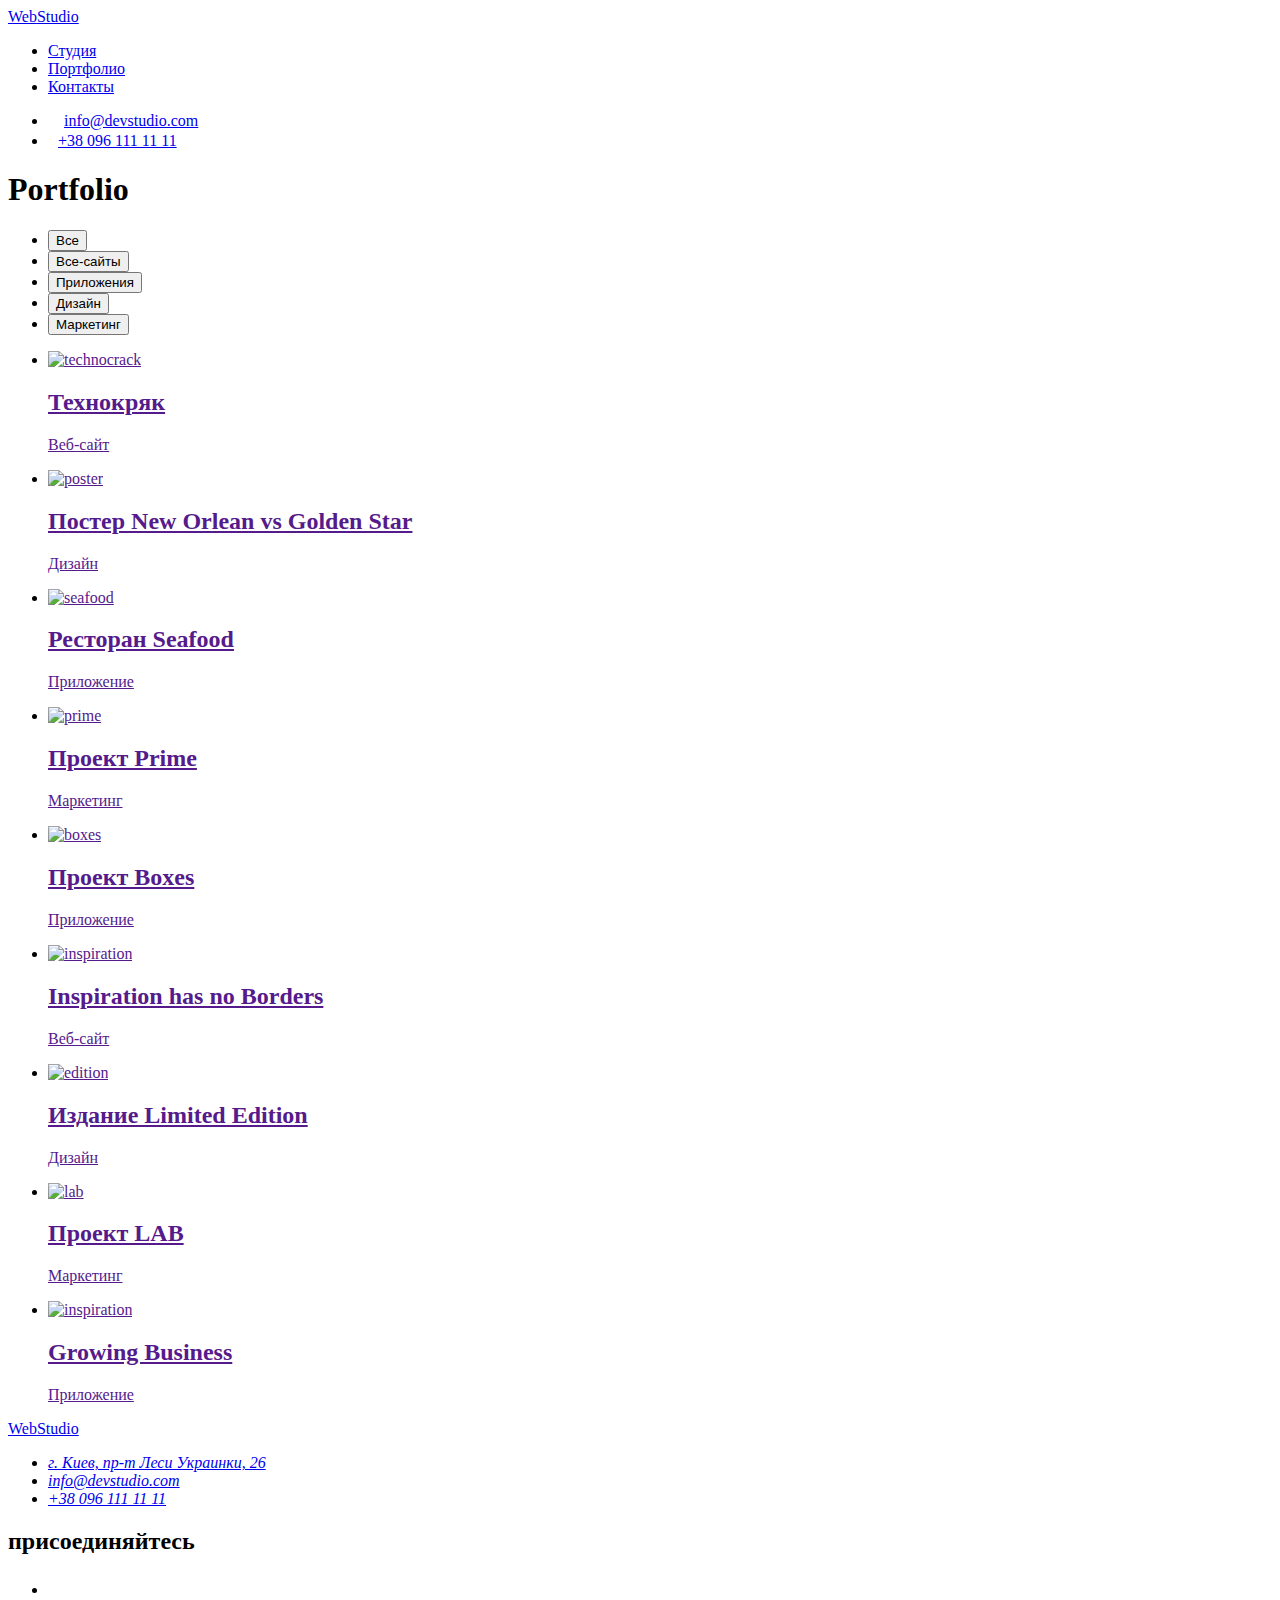
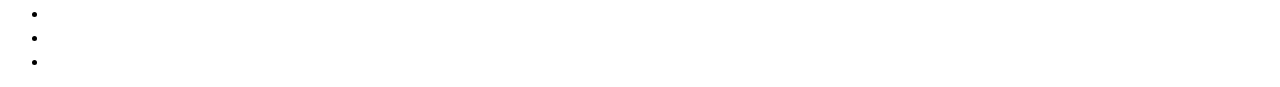
==== portfolio.html @ da20306c "Add files via upload" ====
<!DOCTYPE html>
<html lang="en">

<head>
    <meta charset="UTF-8" />
    <meta name="viewport" content="width=device-width, initial-scale=1.0" />
    <title>Портфолио</title>
    <link rel="preconnect" href="https://fonts.googleapis.com">
    <link rel="preconnect" href="https://fonts.gstatic.com" crossorigin>
    <link href="https://fonts.googleapis.com/css2?family=Raleway:wght@700&family=Roboto:wght@400;500;700;900&display=swap"
        rel="stylesheet">
    <link rel="stylesheet" href="https://cdnjs.cloudflare.com/ajax/libs/modern-normalize/1.1.0/modern-normalize.min.css"
        integrity="sha512-wpPYUAdjBVSE4KJnH1VR1HeZfpl1ub8YT/NKx4PuQ5NmX2tKuGu6U/JRp5y+Y8XG2tV+wKQpNHVUX03MfMFn9Q=="
        crossorigin="anonymous" referrerpolicy="no-referrer" />
    <!-- <link rel="stylesheet" href="./css/modern-normalize.css" /> -->
    <link rel="stylesheet" href="./css/styles.css" />
</head>

<body>
    <!-- Шапка сайта -->
    <header class="header-border-bottom-line">
        <div class="container flex">
            <nav class="nav">
                <a href="./index.html" class="logo"><span class="first-part">Web</span>Studio</a>
    
                <ul class="flex">
                    <li class="item"><a href="./index.html" class="site-nav">Студия</a></li>
                    <li class="item"> <a href="./portfolio.html" class="site-nav current">Портфолио</a></li>
                    <li class="item"><a href="#" class="site-nav link">Контакты</a></li>
                </ul>
            </nav>
            <ul class="auth-nav">
                <li class="auth-nav-item">
                    <a href="mailto:info@devstudio.com" class="contacts auth-nav-link">
                        <svg width="16px" height="12px" class="auth-nav-icon">
                            <use href="./images/icon.svg#icon-envelope"></use>
                        </svg>info@devstudio.com
                    </a>
                </li>
                <li class="auth-nav-item">
                    <a href="tel:+380961111111" class="contacts auth-nav-link">
                        <svg width="10px" height="16px" class="auth-nav-icon">
                            <use href="./images/icon.svg#icon-smartphone"></use>
                        </svg>+38 096 111 11 11</a>
                </li>
            </ul>
        </div>
    </header>


    <main>
        <section class="section">
            <div class="container">
                <h1 class="visually-hidden section-title">Portfolio</h1>
                <ul class="portfolio-buttons-list">
                    <li class="button-item"><button type="button" class="filter-buttons current-button">Все</button></li>
                    <li class="button-item"><button type="button" class="filter-buttons">Все-сайты</button></li>
                    <li class="button-item"><button type="button" class="filter-buttons">Приложения</button></li>
                    <li class="button-item"><button type="button" class="filter-buttons">Дизайн</button></li>
                    <li class="button-item"><button type="button" class="filter-buttons">Маркетинг</button></li>
                </ul>
            <!-- <div class="portfolio-container"> -->
                <ul class="portfolio-gallery">
                    <li class="portfolio-gallery-item">
                        <a href="" class="portfolio-gallery-link">
                            <img src="./images/gallery/technocrack.jpg" alt="technocrack" width="370" height="294" class="img">
                            <div class="gallery-decription">
                                <h2 class="cards-header">Технокряк</h2>
                                <p class="cards-description">Веб-сайт</p>
                            </div>
                        </a>
                    </li>
                    <li class="portfolio-gallery-item">
                        <a href="" class="portfolio-gallery-link">
                            <img src="./images/gallery/poster.jpg" alt="poster" width="370" height="294" class="img">
                            <div class="gallery-decription">
                                <h2 class="cards-header">Постер New Orlean vs Golden Star</h2>
                                <p class="cards-description">Дизайн</p>
                            </div>
                        </a>
                    </li>
                    <li class="portfolio-gallery-item">
                        <a href="" class="portfolio-gallery-link">
                            <img src="./images/gallery/seafood.jpg" alt="seafood" width="370" height="294" class="img">
                            <div class="gallery-decription">
                                <h2 class="cards-header">Ресторан Seafood</h2>
                                <p class="cards-description">Приложение</p>
                            </div>
                        </a>
                    </li>
                    <li class="portfolio-gallery-item">
                        <a href="" class="portfolio-gallery-link">
                            <img src="./images/gallery/prime.jpg" alt="prime" width="370" height="294" class="img">
                            <div class="gallery-decription">
                                <h2 class="cards-header">Проект Prime</h2>
                                <p class="cards-description">Маркетинг</p>
                            </div>
                        </a>
                    </li>
                    <li class="portfolio-gallery-item">
                        <a href="" class="portfolio-gallery-link">
                            <img src="./images/gallery/boxes.jpg" alt="boxes" width="370" height="294" class="img">
                            <div class="gallery-decription">
                                <h2 class="cards-header">Проект Boxes</h2>
                                <p class="cards-description">Приложение</p>
                            </div>
                        </a>
                    </li>
                    <li class="portfolio-gallery-item">
                        <a href="" class="portfolio-gallery-link">
                            <img src="./images/gallery/inspiration.jpg" alt="inspiration" width="370" height="294" class="img">
                            <div class="gallery-decription">
                                <h2 class="cards-header">Inspiration has no Borders</h2>
                                <p class="cards-description">Веб-сайт</p>
                            </div>
                        </a>
                    </li>                           
                    <li class="portfolio-gallery-item">
                        <a href="" class="portfolio-gallery-link">
                            <img src="./images/gallery/edition.jpg" alt="edition" width="370" height="294" class="img">
                            <div class="gallery-decription">
                                <h2 class="cards-header">Издание Limited Edition</h2>
                                <p class="cards-description">Дизайн</p>
                            </div>
                        </a>
                    </li>
                    <li class="portfolio-gallery-item">
                        <a href="" class="portfolio-gallery-link">
                            <img src="./images/gallery/lab.jpg" alt="lab" width="370" height="294" class="img">
                            <div class="gallery-decription">
                                <h2 class="cards-header">Проект LAB</h2>
                                <p class="cards-description">Маркетинг</p>
                            </div>
                        </a>
                    </li>
                    <li class="portfolio-gallery-item">
                        <a href="" class="portfolio-gallery-link">
                            <img src="./images/gallery/growing-busines.jpg" alt="inspiration" width="370" height="294" class="img">
                            <div class="gallery-decription">
                                <h2 class="cards-header">Growing Business</h2>
                                <p class="cards-description">Приложение</p>
                            </div>
                        </a>
                    </li>
                </ul>
            </div>
       </section>
    </main>

    <!-- Футер -->
<footer class="footer">
    <div class="container footer-container">
        <div>
            <a href="./index.html" class="footer-logo"><span class="first-part">Web</span>Studio</a>
            <address class="footer-address-list">
                <ul class="footer-list">
                    <li class="item"><a href="https://goo.gl/maps/6iYoXaCGqueHrKsz9" target="_blank"
                            rel="noreferrer noopener" class="footer-address">г. Киев, пр-т Леси Украинки, 26</a></li>
                    <li class="item"><a href="mailto:info@devstudio.com"
                            class="link footer-contacts">info@devstudio.com</a></li>
                    <li class="item"><a href="tel:+380961111111" class="link footer-contacts">+38 096 111 11 11</a></li>
                </ul>
            </address>
        </div>
        <div class="footer-socials-form">
            <h2 class="footer-socials-title">присоединяйтесь</h2>
            <ul class="socials">
                <li class="socials-item">
                    <a href="" class="socials-link footer-socials-link">
                        <svg class="" width="20px" height="20px">
                            <use href="./images/icon.svg#icon-instagram"></use>
                        </svg>
                    </a>
                </li>
                <li class="socials-item">
                    <a href="" class="socials-link footer-socials-link">
                        <svg class="" width="20px" height="20px">
                            <use href="./images/icon.svg#icon-twitter"></use>
                        </svg>
                    </a>
                </li>
                <li class="socials-item">
                    <a href="" class="socials-link footer-socials-link">
                        <svg class="" width="20px" height="20px">
                            <use href="./images/icon.svg#icon-facebook"></use>
                        </svg>
                    </a>
                </li>
                <li class="socials-item">
                    <a href="" class="socials-link footer-socials-link">
                        <svg class="" width="20px" height="20px">
                            <use href="./images/icon.svg#icon-linkedin"></use>
                        </svg>
                    </a>
                </li>
            </ul>
        </div>
    </div>
</footer>
</body>
</html>
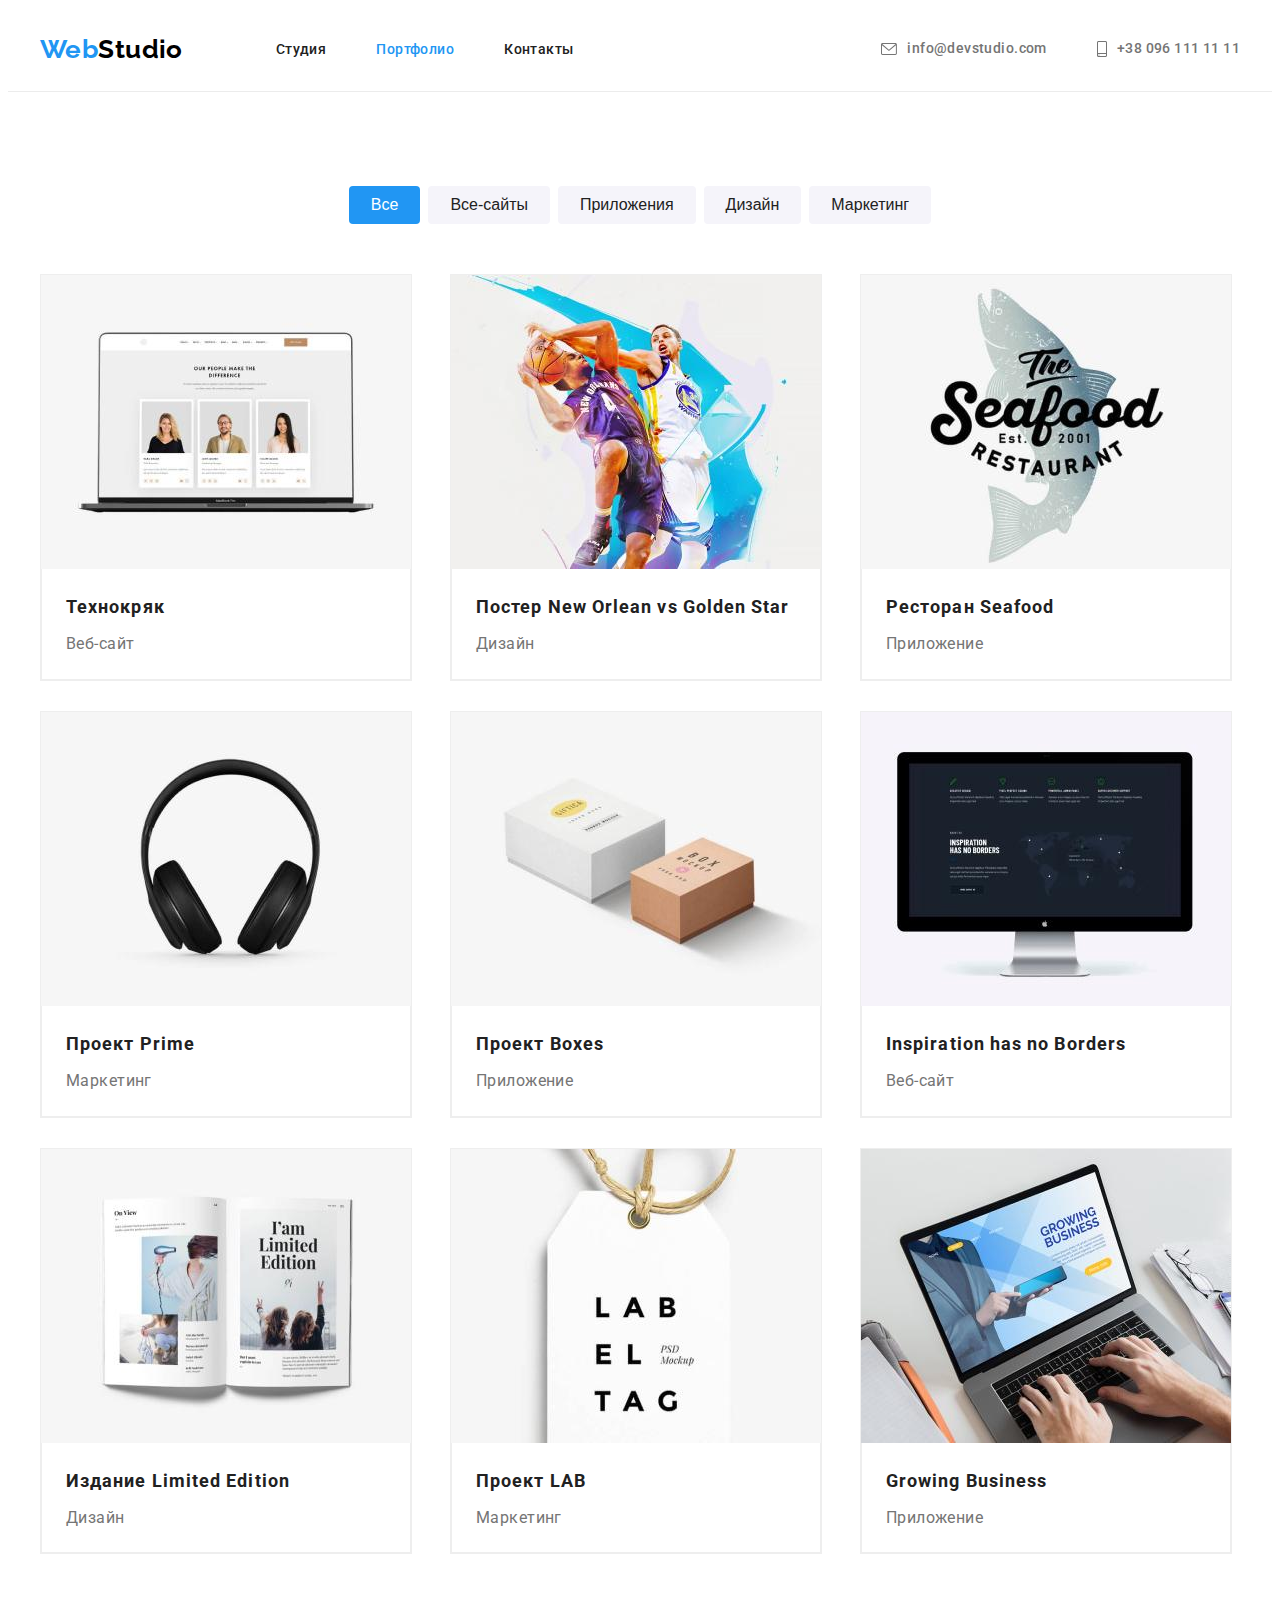
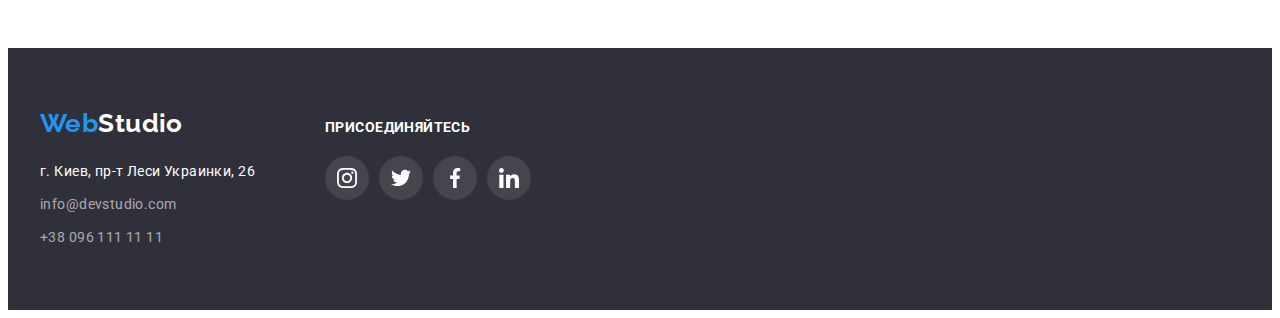
==== commit 1ff957e1: "Go" ====
--- a/portfolio.html
+++ b/portfolio.html
@@ -1,201 +1,201 @@
-<!DOCTYPE html>
-<html lang="en">
-
-<head>
-    <meta charset="UTF-8" />
-    <meta name="viewport" content="width=device-width, initial-scale=1.0" />
-    <title>Портфолио</title>
-    <link rel="preconnect" href="https://fonts.googleapis.com">
-    <link rel="preconnect" href="https://fonts.gstatic.com" crossorigin>
-    <link href="https://fonts.googleapis.com/css2?family=Raleway:wght@700&family=Roboto:wght@400;500;700;900&display=swap"
-        rel="stylesheet">
-    <link rel="stylesheet" href="https://cdnjs.cloudflare.com/ajax/libs/modern-normalize/1.1.0/modern-normalize.min.css"
-        integrity="sha512-wpPYUAdjBVSE4KJnH1VR1HeZfpl1ub8YT/NKx4PuQ5NmX2tKuGu6U/JRp5y+Y8XG2tV+wKQpNHVUX03MfMFn9Q=="
-        crossorigin="anonymous" referrerpolicy="no-referrer" />
-    <!-- <link rel="stylesheet" href="./css/modern-normalize.css" /> -->
-    <link rel="stylesheet" href="./css/styles.css" />
-</head>
-
-<body>
-    <!-- Шапка сайта -->
-    <header class="header-border-bottom-line">
-        <div class="container flex">
-            <nav class="nav">
-                <a href="./index.html" class="logo"><span class="first-part">Web</span>Studio</a>
-    
-                <ul class="flex">
-                    <li class="item"><a href="./index.html" class="site-nav">Студия</a></li>
-                    <li class="item"> <a href="./portfolio.html" class="site-nav current">Портфолио</a></li>
-                    <li class="item"><a href="#" class="site-nav link">Контакты</a></li>
-                </ul>
-            </nav>
-            <ul class="auth-nav">
-                <li class="auth-nav-item">
-                    <a href="mailto:info@devstudio.com" class="contacts auth-nav-link">
-                        <svg width="16px" height="12px" class="auth-nav-icon">
-                            <use href="./images/icon.svg#icon-envelope"></use>
-                        </svg>info@devstudio.com
-                    </a>
-                </li>
-                <li class="auth-nav-item">
-                    <a href="tel:+380961111111" class="contacts auth-nav-link">
-                        <svg width="10px" height="16px" class="auth-nav-icon">
-                            <use href="./images/icon.svg#icon-smartphone"></use>
-                        </svg>+38 096 111 11 11</a>
-                </li>
-            </ul>
-        </div>
-    </header>
-
-
-    <main>
-        <section class="section">
-            <div class="container">
-                <h1 class="visually-hidden section-title">Portfolio</h1>
-                <ul class="portfolio-buttons-list">
-                    <li class="button-item"><button type="button" class="filter-buttons current-button">Все</button></li>
-                    <li class="button-item"><button type="button" class="filter-buttons">Все-сайты</button></li>
-                    <li class="button-item"><button type="button" class="filter-buttons">Приложения</button></li>
-                    <li class="button-item"><button type="button" class="filter-buttons">Дизайн</button></li>
-                    <li class="button-item"><button type="button" class="filter-buttons">Маркетинг</button></li>
-                </ul>
-            <!-- <div class="portfolio-container"> -->
-                <ul class="portfolio-gallery">
-                    <li class="portfolio-gallery-item">
-                        <a href="" class="portfolio-gallery-link">
-                            <img src="./images/gallery/technocrack.jpg" alt="technocrack" width="370" height="294" class="img">
-                            <div class="gallery-decription">
-                                <h2 class="cards-header">Технокряк</h2>
-                                <p class="cards-description">Веб-сайт</p>
-                            </div>
-                        </a>
-                    </li>
-                    <li class="portfolio-gallery-item">
-                        <a href="" class="portfolio-gallery-link">
-                            <img src="./images/gallery/poster.jpg" alt="poster" width="370" height="294" class="img">
-                            <div class="gallery-decription">
-                                <h2 class="cards-header">Постер New Orlean vs Golden Star</h2>
-                                <p class="cards-description">Дизайн</p>
-                            </div>
-                        </a>
-                    </li>
-                    <li class="portfolio-gallery-item">
-                        <a href="" class="portfolio-gallery-link">
-                            <img src="./images/gallery/seafood.jpg" alt="seafood" width="370" height="294" class="img">
-                            <div class="gallery-decription">
-                                <h2 class="cards-header">Ресторан Seafood</h2>
-                                <p class="cards-description">Приложение</p>
-                            </div>
-                        </a>
-                    </li>
-                    <li class="portfolio-gallery-item">
-                        <a href="" class="portfolio-gallery-link">
-                            <img src="./images/gallery/prime.jpg" alt="prime" width="370" height="294" class="img">
-                            <div class="gallery-decription">
-                                <h2 class="cards-header">Проект Prime</h2>
-                                <p class="cards-description">Маркетинг</p>
-                            </div>
-                        </a>
-                    </li>
-                    <li class="portfolio-gallery-item">
-                        <a href="" class="portfolio-gallery-link">
-                            <img src="./images/gallery/boxes.jpg" alt="boxes" width="370" height="294" class="img">
-                            <div class="gallery-decription">
-                                <h2 class="cards-header">Проект Boxes</h2>
-                                <p class="cards-description">Приложение</p>
-                            </div>
-                        </a>
-                    </li>
-                    <li class="portfolio-gallery-item">
-                        <a href="" class="portfolio-gallery-link">
-                            <img src="./images/gallery/inspiration.jpg" alt="inspiration" width="370" height="294" class="img">
-                            <div class="gallery-decription">
-                                <h2 class="cards-header">Inspiration has no Borders</h2>
-                                <p class="cards-description">Веб-сайт</p>
-                            </div>
-                        </a>
-                    </li>                           
-                    <li class="portfolio-gallery-item">
-                        <a href="" class="portfolio-gallery-link">
-                            <img src="./images/gallery/edition.jpg" alt="edition" width="370" height="294" class="img">
-                            <div class="gallery-decription">
-                                <h2 class="cards-header">Издание Limited Edition</h2>
-                                <p class="cards-description">Дизайн</p>
-                            </div>
-                        </a>
-                    </li>
-                    <li class="portfolio-gallery-item">
-                        <a href="" class="portfolio-gallery-link">
-                            <img src="./images/gallery/lab.jpg" alt="lab" width="370" height="294" class="img">
-                            <div class="gallery-decription">
-                                <h2 class="cards-header">Проект LAB</h2>
-                                <p class="cards-description">Маркетинг</p>
-                            </div>
-                        </a>
-                    </li>
-                    <li class="portfolio-gallery-item">
-                        <a href="" class="portfolio-gallery-link">
-                            <img src="./images/gallery/growing-busines.jpg" alt="inspiration" width="370" height="294" class="img">
-                            <div class="gallery-decription">
-                                <h2 class="cards-header">Growing Business</h2>
-                                <p class="cards-description">Приложение</p>
-                            </div>
-                        </a>
-                    </li>
-                </ul>
-            </div>
-       </section>
-    </main>
-
-    <!-- Футер -->
-<footer class="footer">
-    <div class="container footer-container">
-        <div>
-            <a href="./index.html" class="footer-logo"><span class="first-part">Web</span>Studio</a>
-            <address class="footer-address-list">
-                <ul class="footer-list">
-                    <li class="item"><a href="https://goo.gl/maps/6iYoXaCGqueHrKsz9" target="_blank"
-                            rel="noreferrer noopener" class="footer-address">г. Киев, пр-т Леси Украинки, 26</a></li>
-                    <li class="item"><a href="mailto:info@devstudio.com"
-                            class="link footer-contacts">info@devstudio.com</a></li>
-                    <li class="item"><a href="tel:+380961111111" class="link footer-contacts">+38 096 111 11 11</a></li>
-                </ul>
-            </address>
-        </div>
-        <div class="footer-socials-form">
-            <h2 class="footer-socials-title">присоединяйтесь</h2>
-            <ul class="socials">
-                <li class="socials-item">
-                    <a href="" class="socials-link footer-socials-link">
-                        <svg class="" width="20px" height="20px">
-                            <use href="./images/icon.svg#icon-instagram"></use>
-                        </svg>
-                    </a>
-                </li>
-                <li class="socials-item">
-                    <a href="" class="socials-link footer-socials-link">
-                        <svg class="" width="20px" height="20px">
-                            <use href="./images/icon.svg#icon-twitter"></use>
-                        </svg>
-                    </a>
-                </li>
-                <li class="socials-item">
-                    <a href="" class="socials-link footer-socials-link">
-                        <svg class="" width="20px" height="20px">
-                            <use href="./images/icon.svg#icon-facebook"></use>
-                        </svg>
-                    </a>
-                </li>
-                <li class="socials-item">
-                    <a href="" class="socials-link footer-socials-link">
-                        <svg class="" width="20px" height="20px">
-                            <use href="./images/icon.svg#icon-linkedin"></use>
-                        </svg>
-                    </a>
-                </li>
-            </ul>
-        </div>
-    </div>
-</footer>
-</body>
+<!DOCTYPE html>
+<html lang="en">
+
+<head>
+    <meta charset="UTF-8" />
+    <meta name="viewport" content="width=device-width, initial-scale=1.0" />
+    <title>Портфолио</title>
+    <link rel="preconnect" href="https://fonts.googleapis.com">
+    <link rel="preconnect" href="https://fonts.gstatic.com" crossorigin>
+    <link href="https://fonts.googleapis.com/css2?family=Raleway:wght@700&family=Roboto:wght@400;500;700;900&display=swap"
+        rel="stylesheet">
+    <link rel="stylesheet" href="https://cdnjs.cloudflare.com/ajax/libs/modern-normalize/1.1.0/modern-normalize.min.css"
+        integrity="sha512-wpPYUAdjBVSE4KJnH1VR1HeZfpl1ub8YT/NKx4PuQ5NmX2tKuGu6U/JRp5y+Y8XG2tV+wKQpNHVUX03MfMFn9Q=="
+        crossorigin="anonymous" referrerpolicy="no-referrer" />
+    <!-- <link rel="stylesheet" href="./css/modern-normalize.css" /> -->
+    <link rel="stylesheet" href="./css/styles.css" />
+</head>
+
+<body>
+    <!-- Шапка сайта -->
+    <header class="header-border-bottom-line">
+        <div class="container flex">
+            <nav class="nav">
+                <a href="./index.html" class="logo"><span class="first-part">Web</span>Studio</a>
+    
+                <ul class="flex">
+                    <li class="item"><a href="./index.html" class="site-nav">Студия</a></li>
+                    <li class="item"> <a href="./portfolio.html" class="site-nav current">Портфолио</a></li>
+                    <li class="item"><a href="#" class="site-nav link">Контакты</a></li>
+                </ul>
+            </nav>
+            <ul class="auth-nav">
+                <li class="auth-nav-item">
+                    <a href="mailto:info@devstudio.com" class="contacts auth-nav-link">
+                        <svg width="16px" height="12px" class="auth-nav-icon">
+                            <use href="./images/icon.svg#icon-envelope"></use>
+                        </svg>info@devstudio.com
+                    </a>
+                </li>
+                <li class="auth-nav-item">
+                    <a href="tel:+380961111111" class="contacts auth-nav-link">
+                        <svg width="10px" height="16px" class="auth-nav-icon">
+                            <use href="./images/icon.svg#icon-smartphone"></use>
+                        </svg>+38 096 111 11 11</a>
+                </li>
+            </ul>
+        </div>
+    </header>
+
+
+    <main>
+        <section class="section">
+            <div class="container">
+                <h1 class="visually-hidden section-title">Portfolio</h1>
+                <ul class="portfolio-buttons-list">
+                    <li class="button-item"><button type="button" class="filter-buttons current-button">Все</button></li>
+                    <li class="button-item"><button type="button" class="filter-buttons">Все-сайты</button></li>
+                    <li class="button-item"><button type="button" class="filter-buttons">Приложения</button></li>
+                    <li class="button-item"><button type="button" class="filter-buttons">Дизайн</button></li>
+                    <li class="button-item"><button type="button" class="filter-buttons">Маркетинг</button></li>
+                </ul>
+            <!-- <div class="portfolio-container"> -->
+                <ul class="portfolio-gallery">
+                    <li class="portfolio-gallery-item">
+                        <a href="" class="portfolio-gallery-link">
+                            <img src="./images/gallery/technocrack.jpg" alt="technocrack" width="370" height="294" class="img">
+                            <div class="gallery-decription">
+                                <h2 class="cards-header">Технокряк</h2>
+                                <p class="cards-description">Веб-сайт</p>
+                            </div>
+                        </a>
+                    </li>
+                    <li class="portfolio-gallery-item">
+                        <a href="" class="portfolio-gallery-link">
+                            <img src="./images/gallery/poster.jpg" alt="poster" width="370" height="294" class="img">
+                            <div class="gallery-decription">
+                                <h2 class="cards-header">Постер New Orlean vs Golden Star</h2>
+                                <p class="cards-description">Дизайн</p>
+                            </div>
+                        </a>
+                    </li>
+                    <li class="portfolio-gallery-item">
+                        <a href="" class="portfolio-gallery-link">
+                            <img src="./images/gallery/seafood.jpg" alt="seafood" width="370" height="294" class="img">
+                            <div class="gallery-decription">
+                                <h2 class="cards-header">Ресторан Seafood</h2>
+                                <p class="cards-description">Приложение</p>
+                            </div>
+                        </a>
+                    </li>
+                    <li class="portfolio-gallery-item">
+                        <a href="" class="portfolio-gallery-link">
+                            <img src="./images/gallery/prime.jpg" alt="prime" width="370" height="294" class="img">
+                            <div class="gallery-decription">
+                                <h2 class="cards-header">Проект Prime</h2>
+                                <p class="cards-description">Маркетинг</p>
+                            </div>
+                        </a>
+                    </li>
+                    <li class="portfolio-gallery-item">
+                        <a href="" class="portfolio-gallery-link">
+                            <img src="./images/gallery/boxes.jpg" alt="boxes" width="370" height="294" class="img">
+                            <div class="gallery-decription">
+                                <h2 class="cards-header">Проект Boxes</h2>
+                                <p class="cards-description">Приложение</p>
+                            </div>
+                        </a>
+                    </li>
+                    <li class="portfolio-gallery-item">
+                        <a href="" class="portfolio-gallery-link">
+                            <img src="./images/gallery/inspiration.jpg" alt="inspiration" width="370" height="294" class="img">
+                            <div class="gallery-decription">
+                                <h2 class="cards-header">Inspiration has no Borders</h2>
+                                <p class="cards-description">Веб-сайт</p>
+                            </div>
+                        </a>
+                    </li>                           
+                    <li class="portfolio-gallery-item">
+                        <a href="" class="portfolio-gallery-link">
+                            <img src="./images/gallery/edition.jpg" alt="edition" width="370" height="294" class="img">
+                            <div class="gallery-decription">
+                                <h2 class="cards-header">Издание Limited Edition</h2>
+                                <p class="cards-description">Дизайн</p>
+                            </div>
+                        </a>
+                    </li>
+                    <li class="portfolio-gallery-item">
+                        <a href="" class="portfolio-gallery-link">
+                            <img src="./images/gallery/lab.jpg" alt="lab" width="370" height="294" class="img">
+                            <div class="gallery-decription">
+                                <h2 class="cards-header">Проект LAB</h2>
+                                <p class="cards-description">Маркетинг</p>
+                            </div>
+                        </a>
+                    </li>
+                    <li class="portfolio-gallery-item">
+                        <a href="" class="portfolio-gallery-link">
+                            <img src="./images/gallery/growing-busines.jpg" alt="inspiration" width="370" height="294" class="img">
+                            <div class="gallery-decription">
+                                <h2 class="cards-header">Growing Business</h2>
+                                <p class="cards-description">Приложение</p>
+                            </div>
+                        </a>
+                    </li>
+                </ul>
+            </div>
+       </section>
+    </main>
+
+    <!-- Футер -->
+<footer class="footer">
+    <div class="container footer-container">
+        <div>
+            <a href="./index.html" class="footer-logo"><span class="first-part">Web</span>Studio</a>
+            <address class="footer-address-list">
+                <ul class="footer-list">
+                    <li class="item"><a href="https://goo.gl/maps/6iYoXaCGqueHrKsz9" target="_blank"
+                            rel="noreferrer noopener" class="footer-address">г. Киев, пр-т Леси Украинки, 26</a></li>
+                    <li class="item"><a href="mailto:info@devstudio.com"
+                            class="link footer-contacts">info@devstudio.com</a></li>
+                    <li class="item"><a href="tel:+380961111111" class="link footer-contacts">+38 096 111 11 11</a></li>
+                </ul>
+            </address>
+        </div>
+        <div class="footer-socials-form">
+            <h2 class="footer-socials-title">присоединяйтесь</h2>
+            <ul class="socials">
+                <li class="socials-item">
+                    <a href="" class="socials-link footer-socials-link">
+                        <svg class="" width="20px" height="20px">
+                            <use href="./images/icon.svg#icon-instagram"></use>
+                        </svg>
+                    </a>
+                </li>
+                <li class="socials-item">
+                    <a href="" class="socials-link footer-socials-link">
+                        <svg class="" width="20px" height="20px">
+                            <use href="./images/icon.svg#icon-twitter"></use>
+                        </svg>
+                    </a>
+                </li>
+                <li class="socials-item">
+                    <a href="" class="socials-link footer-socials-link">
+                        <svg class="" width="20px" height="20px">
+                            <use href="./images/icon.svg#icon-facebook"></use>
+                        </svg>
+                    </a>
+                </li>
+                <li class="socials-item">
+                    <a href="" class="socials-link footer-socials-link">
+                        <svg class="" width="20px" height="20px">
+                            <use href="./images/icon.svg#icon-linkedin"></use>
+                        </svg>
+                    </a>
+                </li>
+            </ul>
+        </div>
+    </div>
+</footer>
+</body>
 </html>--- a/css/styles.css
+++ b/css/styles.css
@@ -0,0 +1,545 @@
+:root {
+  --primary-text-color: #757575;
+  --title-text-color: #212121;
+  --accent-color: #2196f3;
+  --primary-white-color: #ffffff;
+  --primary-black-color: #000000;
+  --hero-footer-background: #2f303a;
+  --main-titles-color: #212121;
+}
+
+h1,
+h2,
+h3,
+p {
+  margin: 0;
+}
+
+ul {
+  margin: 0;
+  padding: 0;
+  list-style: none;
+}
+
+a {
+  text-decoration: none;
+}
+
+body {
+  background-color: var(--primary-white-color);
+  color: var(--primary-text-color);
+  font-family: Roboto, sans-serif;
+  font-weight: 500;
+  letter-spacing: 0.03em;
+  font-size: 14px;
+  line-height: 1.71;
+}
+
+.header-border-bottom-line {
+  border-bottom: solid 1px;
+  border-bottom-color: #ececec;
+}
+
+.flex {
+  display: flex;
+}
+
+.container {
+  margin-left: auto;
+  margin-right: auto;
+  width: 1200px;
+  padding-left: 15px;
+  padding-right: 15px;
+  /* outline: 2px solid tomato; */
+}
+
+.button {
+  cursor: pointer;
+}
+/* Logo */
+
+.logo {
+  margin-right: 93px;
+
+  color: var(--primary-black-color);
+  font-family: Raleway, sans-serif;
+  font-weight: 700;
+  font-size: 26px;
+  line-height: 1.19;
+  text-decoration: none;
+}
+
+.first-part {
+  color: var(--accent-color);
+}
+
+/* Site nav */
+
+.nav {
+  display: flex;
+  align-items: center;
+}
+
+.site-nav {
+  display: flex;
+  display: inline-block;
+  padding-top: 32px;
+  padding-bottom: 32px;
+
+  color: var(--title-text-color);
+  font-weight: 500;
+  line-height: 1.33;
+  text-decoration: none;
+}
+
+.site-nav:focus,
+.site-nav:hover {
+  color: var(--accent-color);
+}
+.auth-nav {
+  display: flex;
+  margin-left: auto;
+  align-items: center;
+}
+
+.auth-nav-link {
+  display: flex;
+  align-items: center;
+  fill: #757575;
+}
+
+.auth-nav-link:hover,
+.auth-nav-link:focus {
+  color: var(--accent-color);
+  fill: var(--accent-color);
+}
+
+.auth-nav-icon {
+  margin-right: 10px;
+}
+
+/* .link:hover,
+.link:focus {
+  color: var(--accent-color);
+} */
+
+.current {
+  color: var(--accent-color);
+}
+
+.flex .item:not(:last-child) {
+  margin-right: 50px;
+}
+
+.contacts {
+  color: var(--primary-text-color);
+  line-height: 1.14;
+  padding-top: 32px;
+  padding-bottom: 32px;
+}
+
+.auth-nav .auth-nav-item:not(:last-child) {
+  margin-right: 50px;
+}
+
+/* Hero */
+
+.section {
+  padding-top: 94px;
+  padding-bottom: 94px;
+}
+
+.hero {
+  margin-right: auto;
+  margin-left: auto;
+  padding: 200px 0;
+
+  background-color: var(--hero-footer-background);
+
+  background-image: linear-gradient(
+      rgba(47, 48, 58, 0.4),
+      rgba(47, 48, 58, 0.4)
+    ),
+    url("../images/img-overlay.png");
+
+  background-repeat: no-repeat;
+  background-size: cover;
+  background-position: center;
+
+  max-width: 1600px;
+  height: 600px;
+
+  text-align: center;
+}
+
+.hero-title {
+  display: inline-block;
+  margin-bottom: 30px;
+
+  min-width: 696px;
+  height: 120px;
+
+  color: var(--primary-white-color);
+  font-weight: 900;
+  font-size: 44px;
+  line-height: 1.36;
+  letter-spacing: 0.06em;
+  text-transform: uppercase;
+}
+
+.hero-button {
+  display: block;
+  padding: 10px 32px;
+
+  background-color: var(--accent-color);
+  color: var(--primary-white-color);
+  min-width: 200px;
+
+  font-weight: 700;
+  font-size: 16px;
+  line-height: 1.87;
+  letter-spacing: 0.06em;
+  border-radius: 4px;
+  margin: 0px auto;
+}
+
+.hero-button:hover,
+.hero-button:focus {
+  background-color: #188ce8;
+}
+
+/* Section */
+.visually-hidden {
+  position: absolute;
+  width: 1px;
+  height: 1px;
+  margin: -1px;
+  border: 0;
+  padding: 0;
+
+  white-space: nowrap;
+  clip-path: inset(100%);
+  clip: rect(0 0 0 0);
+  overflow: hidden;
+}
+
+.section-title {
+  margin-top: 0;
+  margin-bottom: 50px;
+  margin-left: 0;
+  margin-right: 0;
+
+  color: var(--main-titles-color);
+
+  font-weight: 700;
+  font-size: 36px;
+  line-height: 1.16;
+  text-align: center;
+}
+
+.benefits {
+  display: flex;
+}
+
+.benefits-title {
+  margin-top: 0px;
+  margin-bottom: 10px;
+  font-size: 14px;
+  font-weight: 700;
+  line-height: 1.14;
+  text-transform: uppercase;
+  color: var(--main-titles-color);
+}
+
+.benefits .benefits-item:not(:last-child) {
+  margin-right: 30px;
+}
+
+.benefits-icon {
+  width: 270px;
+  height: 120px;
+  padding: 25px 100px;
+  margin-bottom: 30px;
+  background-color: #f5f4fa;
+  border-radius: 4px;
+}
+
+.work-section {
+  padding-top: 0;
+}
+
+.practice {
+  display: flex;
+}
+.practice-item {
+  margin-right: 30px;
+}
+
+.img {
+  display: block;
+  max-width: 100%;
+  height: auto;
+}
+
+.practice-item:nth-child(3n) {
+  margin-right: 0;
+}
+.team-section {
+  background-color: #f5f4fa;
+}
+
+.teammate {
+  display: flex;
+}
+
+.teammate-title {
+  font-size: 16px;
+  line-height: 1.19;
+  text-align: center;
+  color: var(--main-titles-color);
+  margin-bottom: 10px;
+}
+
+.teammate-item {
+  width: 270px;
+}
+.teammate-item:not(:last-child) {
+  margin-right: 30px;
+}
+
+.teammate-content {
+  padding-top: 30px;
+  padding-bottom: 30px;
+  box-shadow: 0px 1px 3px rgba(0, 0, 0, 0.12), 0px 1px 1px rgba(0, 0, 0, 0.14),
+    0px 2px 1px rgba(0, 0, 0, 0.2);
+  border-radius: 0px 0px 4px 4px;
+  background-color: #ffffff;
+  margin: 0;
+}
+
+.teammate-position {
+  margin-bottom: 16px;
+
+  font-weight: 400;
+  font-size: 16px;
+  line-height: 1.19;
+  text-align: center;
+}
+
+.socials {
+  display: flex;
+  justify-content: center;
+}
+
+.socials-link {
+  display: flex;
+  justify-content: center;
+  align-items: center;
+  width: 44px;
+  height: 44px;
+  fill: #afb1b8;
+  border-radius: 50%;
+}
+
+.socials-link:focus,
+.socials-link:hover {
+  background-color: #2196f3;
+  border-radius: 50%;
+  fill: var(--primary-white-color);
+}
+
+.socials-item:not(:last-child) {
+  margin-right: 10px;
+}
+
+/* Regular customers */
+.customers {
+  display: flex;
+}
+
+.customer-item:not(:last-child) {
+  margin-right: 30px;
+}
+
+.customer-link {
+  display: flex;
+  align-items: center;
+  justify-content: center;
+  width: 170px;
+  height: 92px;
+  border: Solid 1px;
+  border-color: #afb1b8;
+  border-radius: 4px;
+  fill: #afb1b8;
+}
+
+.customer-link:hover,
+.customer-link:focus {
+  border-color: #2196f3;
+  fill: #2196f3;
+}
+
+/* Portfolio */
+
+.filter-buttons {
+  padding: 6px 22px;
+
+  color: var(--title-text-color);
+  background-color: #f5f4fa;
+  font-size: 16px;
+  line-height: 1.63;
+  cursor: pointer;
+  border-color: #ffffff;
+  border: #ffffff;
+  text-align: center;
+  border-radius: 4px;
+}
+
+.filter-buttons:hover,
+.filter-buttons:focus {
+  background-color: var(--accent-color);
+  color: var(--primary-white-color);
+  box-shadow: 0px 3px 1px rgba(0, 0, 0, 0.1), 0px 1px 2px rgba(0, 0, 0, 0.08),
+    0px 2px 2px rgba(0, 0, 0, 0.12);
+}
+.current-button {
+  color: var(--primary-white-color);
+  background-color: var(--accent-color);
+}
+/* Cards */
+
+.cards-header {
+  margin-bottom: 4px;
+
+  color: var(--title-text-color);
+  font-weight: 700;
+  font-size: 18px;
+  line-height: 2;
+  letter-spacing: 0.06em;
+}
+
+.cards-description {
+  color: var(--primary-text-color);
+  font-weight: 400;
+  font-size: 16px;
+  line-height: 1.87;
+}
+
+.portfolio-buttons-list {
+  display: flex;
+  justify-content: center;
+
+  margin-bottom: 50px;
+}
+
+.portfolio-buttons-list .button-item:not(:last-child) {
+  margin-right: 8px;
+}
+
+.portfolio-gallery {
+  display: flex;
+  flex-wrap: wrap;
+}
+
+.portfolio-gallery-item {
+  /* calc((100% - кол-во маржинов в строке * значение маржина) / кол-во элементов в строке */
+  width: calc((100% - 60px) / 3);
+  /* display: flex; */
+}
+
+/* Для всех елементов-карточек в сетке добавить маржин справа, кроме каждого третего (так как в ряду - три елемента) */
+
+.portfolio-gallery-item:not(:nth-child(3n)) {
+  margin-right: 30px;
+}
+
+/* Для всех елементов-карточек в сетке добавить маржин снизу, кроме последних трех елементов (так как в нижнем ряду - три елемента) */
+
+.portfolio-gallery-item:not(:nth-last-child(-n + 3)) {
+  margin-bottom: 30px;
+}
+
+.portfolio-gallery-link {
+  display: inline-block;
+  border: solid 1px;
+  border-color: #eeeeee;
+}
+
+.portfolio-gallery-link:hover,
+.portfolio-gallery-link:focus {
+  box-shadow: 0px 1px 1px rgba(0, 0, 0, 0.12), 0px 4px 4px rgba(0, 0, 0, 0.06),
+    1px 4px 6px rgba(0, 0, 0, 0.16);
+}
+
+.gallery-decription {
+  padding: 20px 24px;
+  background-color: #ffffff;
+  border-bottom: 1px solid;
+  border-left: 1px solid;
+  border-right: 1px solid;
+  border-color: #eeeeee;
+}
+
+/* Footer */
+
+.footer {
+  display: flex;
+  background-color: var(--hero-footer-background);
+  padding: 60px 0;
+}
+
+.footer-logo {
+  color: var(--primary-white-color);
+
+  font-family: Raleway, sans-serif;
+  font-weight: 700;
+  font-size: 26px;
+  line-height: 1.19;
+  text-decoration: none;
+}
+
+.footer-address-list {
+  margin-top: 20px;
+}
+
+.footer-list .item:not(:last-child) {
+  margin-bottom: 9px;
+}
+
+.footer-address {
+  color: var(--primary-white-color);
+  font-weight: 400;
+  font-style: normal;
+  text-decoration: none;
+}
+
+.footer-contacts {
+  color: rgba(255, 255, 255, 0.6);
+  font-weight: 400;
+  text-decoration: none;
+  font-style: normal;
+}
+
+.footer-container {
+  display: flex;
+  align-items: baseline;
+}
+
+.footer-socials-form {
+  margin-left: 70px;
+}
+
+.footer-socials-title {
+  margin-top: 0px;
+  margin-bottom: 20px;
+  font-size: 14px;
+  font-weight: 700;
+  line-height: 1.14;
+  text-transform: uppercase;
+  color: var(--primary-white-color);
+}
+
+.footer-socials-link {
+  background-color: rgba(255, 255, 255, 0.1);
+  fill: var(--primary-white-color);
+}
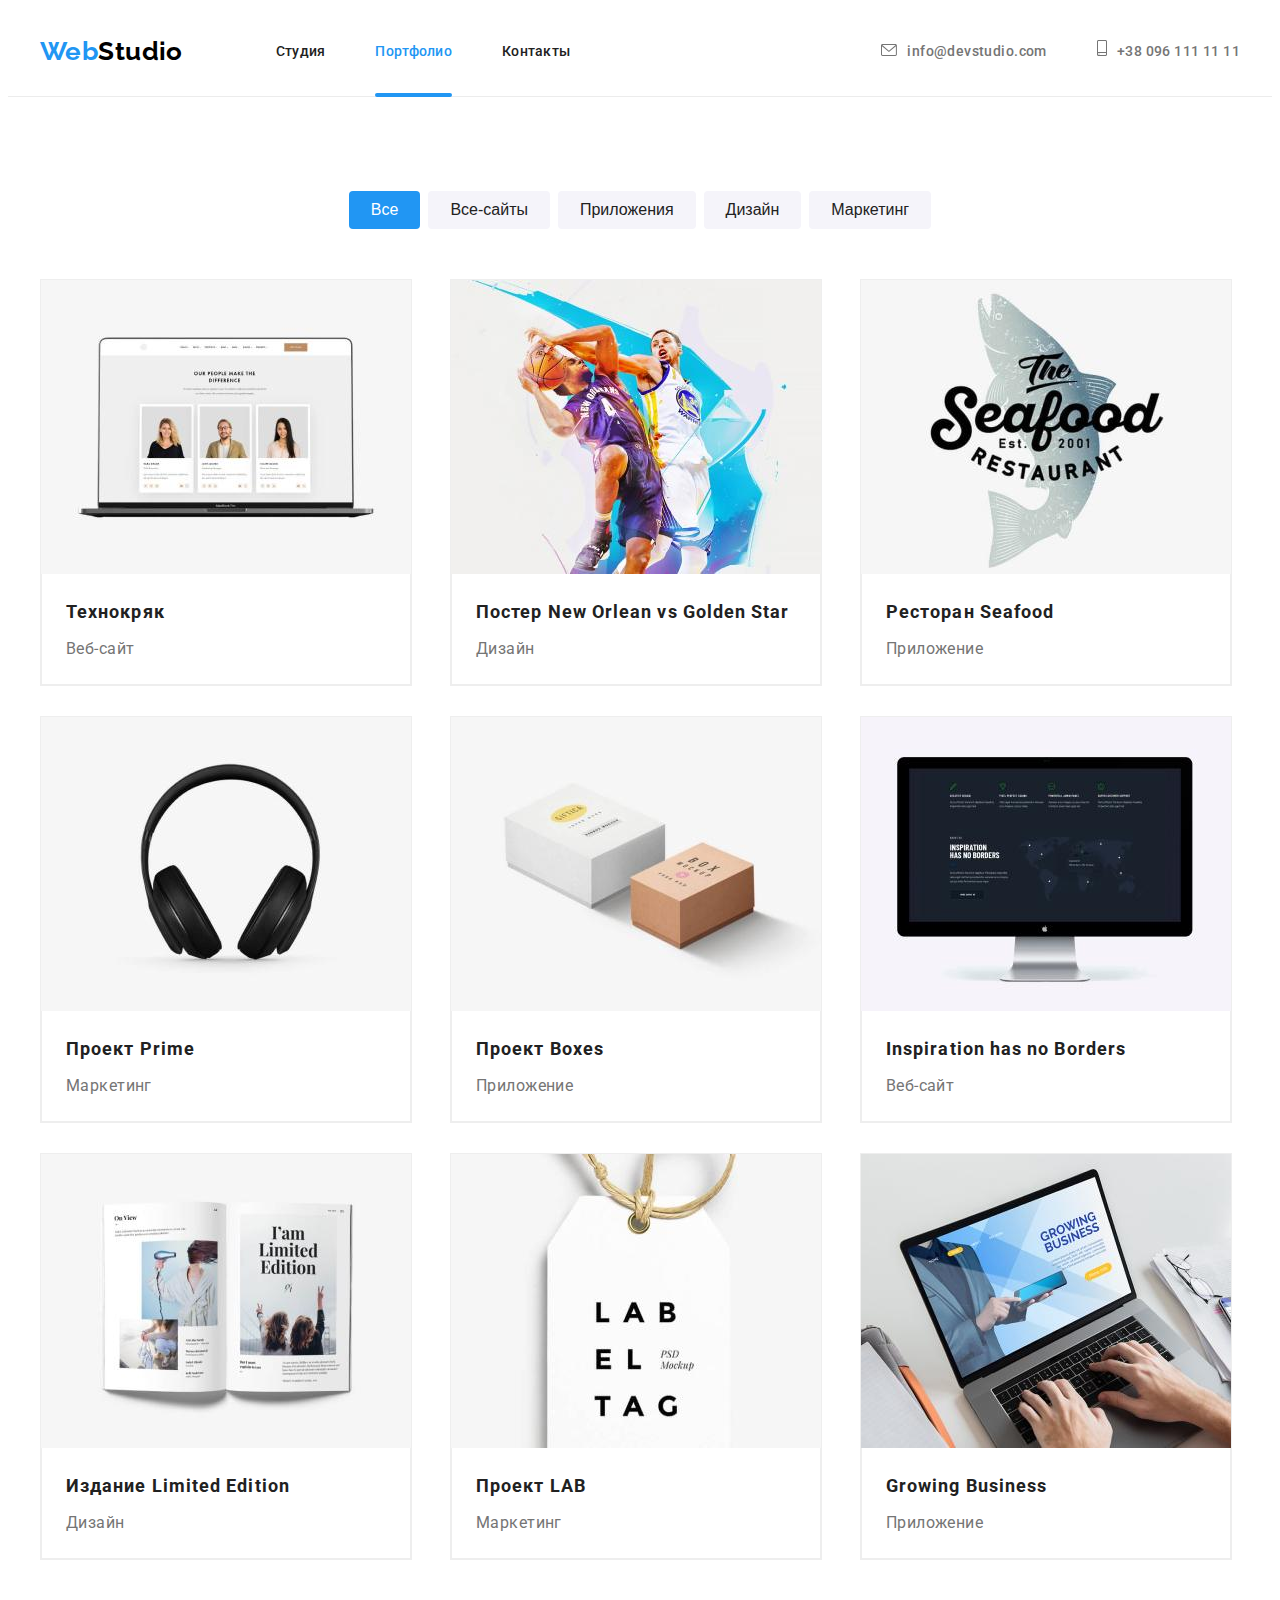
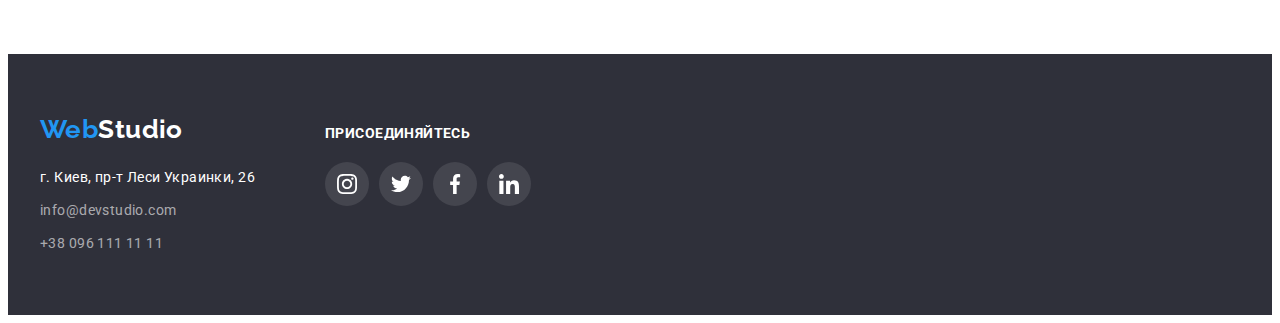
==== commit ba36dab0: "part1" ====
--- a/portfolio.html
+++ b/portfolio.html
@@ -1,201 +1,209 @@
-<!DOCTYPE html>
-<html lang="en">
-
-<head>
-    <meta charset="UTF-8" />
-    <meta name="viewport" content="width=device-width, initial-scale=1.0" />
-    <title>Портфолио</title>
-    <link rel="preconnect" href="https://fonts.googleapis.com">
-    <link rel="preconnect" href="https://fonts.gstatic.com" crossorigin>
-    <link href="https://fonts.googleapis.com/css2?family=Raleway:wght@700&family=Roboto:wght@400;500;700;900&display=swap"
-        rel="stylesheet">
-    <link rel="stylesheet" href="https://cdnjs.cloudflare.com/ajax/libs/modern-normalize/1.1.0/modern-normalize.min.css"
-        integrity="sha512-wpPYUAdjBVSE4KJnH1VR1HeZfpl1ub8YT/NKx4PuQ5NmX2tKuGu6U/JRp5y+Y8XG2tV+wKQpNHVUX03MfMFn9Q=="
-        crossorigin="anonymous" referrerpolicy="no-referrer" />
-    <!-- <link rel="stylesheet" href="./css/modern-normalize.css" /> -->
-    <link rel="stylesheet" href="./css/styles.css" />
-</head>
-
-<body>
-    <!-- Шапка сайта -->
-    <header class="header-border-bottom-line">
-        <div class="container flex">
-            <nav class="nav">
-                <a href="./index.html" class="logo"><span class="first-part">Web</span>Studio</a>
-    
-                <ul class="flex">
-                    <li class="item"><a href="./index.html" class="site-nav">Студия</a></li>
-                    <li class="item"> <a href="./portfolio.html" class="site-nav current">Портфолио</a></li>
-                    <li class="item"><a href="#" class="site-nav link">Контакты</a></li>
-                </ul>
-            </nav>
-            <ul class="auth-nav">
-                <li class="auth-nav-item">
-                    <a href="mailto:info@devstudio.com" class="contacts auth-nav-link">
-                        <svg width="16px" height="12px" class="auth-nav-icon">
-                            <use href="./images/icon.svg#icon-envelope"></use>
-                        </svg>info@devstudio.com
-                    </a>
-                </li>
-                <li class="auth-nav-item">
-                    <a href="tel:+380961111111" class="contacts auth-nav-link">
-                        <svg width="10px" height="16px" class="auth-nav-icon">
-                            <use href="./images/icon.svg#icon-smartphone"></use>
-                        </svg>+38 096 111 11 11</a>
-                </li>
-            </ul>
-        </div>
-    </header>
-
-
-    <main>
-        <section class="section">
-            <div class="container">
-                <h1 class="visually-hidden section-title">Portfolio</h1>
-                <ul class="portfolio-buttons-list">
-                    <li class="button-item"><button type="button" class="filter-buttons current-button">Все</button></li>
-                    <li class="button-item"><button type="button" class="filter-buttons">Все-сайты</button></li>
-                    <li class="button-item"><button type="button" class="filter-buttons">Приложения</button></li>
-                    <li class="button-item"><button type="button" class="filter-buttons">Дизайн</button></li>
-                    <li class="button-item"><button type="button" class="filter-buttons">Маркетинг</button></li>
-                </ul>
-            <!-- <div class="portfolio-container"> -->
-                <ul class="portfolio-gallery">
-                    <li class="portfolio-gallery-item">
-                        <a href="" class="portfolio-gallery-link">
-                            <img src="./images/gallery/technocrack.jpg" alt="technocrack" width="370" height="294" class="img">
-                            <div class="gallery-decription">
-                                <h2 class="cards-header">Технокряк</h2>
-                                <p class="cards-description">Веб-сайт</p>
-                            </div>
-                        </a>
-                    </li>
-                    <li class="portfolio-gallery-item">
-                        <a href="" class="portfolio-gallery-link">
-                            <img src="./images/gallery/poster.jpg" alt="poster" width="370" height="294" class="img">
-                            <div class="gallery-decription">
-                                <h2 class="cards-header">Постер New Orlean vs Golden Star</h2>
-                                <p class="cards-description">Дизайн</p>
-                            </div>
-                        </a>
-                    </li>
-                    <li class="portfolio-gallery-item">
-                        <a href="" class="portfolio-gallery-link">
-                            <img src="./images/gallery/seafood.jpg" alt="seafood" width="370" height="294" class="img">
-                            <div class="gallery-decription">
-                                <h2 class="cards-header">Ресторан Seafood</h2>
-                                <p class="cards-description">Приложение</p>
-                            </div>
-                        </a>
-                    </li>
-                    <li class="portfolio-gallery-item">
-                        <a href="" class="portfolio-gallery-link">
-                            <img src="./images/gallery/prime.jpg" alt="prime" width="370" height="294" class="img">
-                            <div class="gallery-decription">
-                                <h2 class="cards-header">Проект Prime</h2>
-                                <p class="cards-description">Маркетинг</p>
-                            </div>
-                        </a>
-                    </li>
-                    <li class="portfolio-gallery-item">
-                        <a href="" class="portfolio-gallery-link">
-                            <img src="./images/gallery/boxes.jpg" alt="boxes" width="370" height="294" class="img">
-                            <div class="gallery-decription">
-                                <h2 class="cards-header">Проект Boxes</h2>
-                                <p class="cards-description">Приложение</p>
-                            </div>
-                        </a>
-                    </li>
-                    <li class="portfolio-gallery-item">
-                        <a href="" class="portfolio-gallery-link">
-                            <img src="./images/gallery/inspiration.jpg" alt="inspiration" width="370" height="294" class="img">
-                            <div class="gallery-decription">
-                                <h2 class="cards-header">Inspiration has no Borders</h2>
-                                <p class="cards-description">Веб-сайт</p>
-                            </div>
-                        </a>
-                    </li>                           
-                    <li class="portfolio-gallery-item">
-                        <a href="" class="portfolio-gallery-link">
-                            <img src="./images/gallery/edition.jpg" alt="edition" width="370" height="294" class="img">
-                            <div class="gallery-decription">
-                                <h2 class="cards-header">Издание Limited Edition</h2>
-                                <p class="cards-description">Дизайн</p>
-                            </div>
-                        </a>
-                    </li>
-                    <li class="portfolio-gallery-item">
-                        <a href="" class="portfolio-gallery-link">
-                            <img src="./images/gallery/lab.jpg" alt="lab" width="370" height="294" class="img">
-                            <div class="gallery-decription">
-                                <h2 class="cards-header">Проект LAB</h2>
-                                <p class="cards-description">Маркетинг</p>
-                            </div>
-                        </a>
-                    </li>
-                    <li class="portfolio-gallery-item">
-                        <a href="" class="portfolio-gallery-link">
-                            <img src="./images/gallery/growing-busines.jpg" alt="inspiration" width="370" height="294" class="img">
-                            <div class="gallery-decription">
-                                <h2 class="cards-header">Growing Business</h2>
-                                <p class="cards-description">Приложение</p>
-                            </div>
-                        </a>
-                    </li>
-                </ul>
-            </div>
-       </section>
-    </main>
-
-    <!-- Футер -->
-<footer class="footer">
-    <div class="container footer-container">
-        <div>
-            <a href="./index.html" class="footer-logo"><span class="first-part">Web</span>Studio</a>
-            <address class="footer-address-list">
-                <ul class="footer-list">
-                    <li class="item"><a href="https://goo.gl/maps/6iYoXaCGqueHrKsz9" target="_blank"
-                            rel="noreferrer noopener" class="footer-address">г. Киев, пр-т Леси Украинки, 26</a></li>
-                    <li class="item"><a href="mailto:info@devstudio.com"
-                            class="link footer-contacts">info@devstudio.com</a></li>
-                    <li class="item"><a href="tel:+380961111111" class="link footer-contacts">+38 096 111 11 11</a></li>
-                </ul>
-            </address>
-        </div>
-        <div class="footer-socials-form">
-            <h2 class="footer-socials-title">присоединяйтесь</h2>
-            <ul class="socials">
-                <li class="socials-item">
-                    <a href="" class="socials-link footer-socials-link">
-                        <svg class="" width="20px" height="20px">
-                            <use href="./images/icon.svg#icon-instagram"></use>
-                        </svg>
-                    </a>
-                </li>
-                <li class="socials-item">
-                    <a href="" class="socials-link footer-socials-link">
-                        <svg class="" width="20px" height="20px">
-                            <use href="./images/icon.svg#icon-twitter"></use>
-                        </svg>
-                    </a>
-                </li>
-                <li class="socials-item">
-                    <a href="" class="socials-link footer-socials-link">
-                        <svg class="" width="20px" height="20px">
-                            <use href="./images/icon.svg#icon-facebook"></use>
-                        </svg>
-                    </a>
-                </li>
-                <li class="socials-item">
-                    <a href="" class="socials-link footer-socials-link">
-                        <svg class="" width="20px" height="20px">
-                            <use href="./images/icon.svg#icon-linkedin"></use>
-                        </svg>
-                    </a>
-                </li>
-            </ul>
-        </div>
-    </div>
-</footer>
-</body>
+<!DOCTYPE html>
+<html lang="en">
+
+<head>
+    <meta charset="UTF-8" />
+    <meta name="viewport" content="width=device-width, initial-scale=1.0" />
+    <title>Портфолио</title>
+    <link rel="preconnect" href="https://fonts.googleapis.com">
+    <link rel="preconnect" href="https://fonts.gstatic.com" crossorigin>
+    <link href="https://fonts.googleapis.com/css2?family=Raleway:wght@700&family=Roboto:wght@400;500;700;900&display=swap"
+        rel="stylesheet">
+    <link rel="stylesheet" href="https://cdnjs.cloudflare.com/ajax/libs/modern-normalize/1.1.0/modern-normalize.min.css"
+        integrity="sha512-wpPYUAdjBVSE4KJnH1VR1HeZfpl1ub8YT/NKx4PuQ5NmX2tKuGu6U/JRp5y+Y8XG2tV+wKQpNHVUX03MfMFn9Q=="
+        crossorigin="anonymous" referrerpolicy="no-referrer" />
+    <!-- <link rel="stylesheet" href="./css/modern-normalize.css" /> -->
+    <link rel="stylesheet" href="./css/styles.css" />
+</head>
+
+<body>
+    <!-- Шапка сайта -->
+    <header class="header-border-bottom-line">
+        <div class="container nav">
+            <a href="./index.html" class="logo"><span class="first-part">Web</span>Studio
+            </a>
+            <nav>
+                <ul class="nav-list">
+                    <li class="nav-list-item">
+                        <a href="./index.html" class="site-nav">Студия
+                        </a>
+                    </li>
+                    <li class="nav-list-item">
+                        <a href="./portfolio.html" class="site-nav current">Портфолио
+                        </a>
+                    </li>
+                    <li class="nav-list-item">
+                        <a href="#" class="site-nav link">Контакты</a>
+                    </li>
+                </ul>
+            </nav>
+            <ul class="auth-nav">
+                <li class="auth-nav-item">
+                    <a href="mailto:info@devstudio.com" class="auth-nav-link">
+                        <svg width="16px" height="12px" class="auth-nav-icon">
+                            <use href="./images/icon.svg#icon-envelope"></use>
+                        </svg>info@devstudio.com
+                    </a>
+                </li>
+                <li class="auth-nav-item">
+                    <a href="tel:+380961111111" class="auth-nav-link">
+                        <svg width="10px" height="16px" class="auth-nav-icon">
+                            <use href="./images/icon.svg#icon-smartphone"></use>
+                        </svg>+38 096 111 11 11</a>
+                </li>
+            </ul>
+        </div>
+    </header>
+
+
+    <main>
+        <section class="section">
+            <div class="container">
+                <h1 class="visually-hidden section-title">Portfolio</h1>
+                <ul class="portfolio-buttons-list">
+                    <li class="button-item"><button type="button" class="filter-buttons current-button">Все</button></li>
+                    <li class="button-item"><button type="button" class="filter-buttons">Все-сайты</button></li>
+                    <li class="button-item"><button type="button" class="filter-buttons">Приложения</button></li>
+                    <li class="button-item"><button type="button" class="filter-buttons">Дизайн</button></li>
+                    <li class="button-item"><button type="button" class="filter-buttons">Маркетинг</button></li>
+                </ul>
+            <!-- <div class="portfolio-container"> -->
+                <ul class="portfolio-gallery">
+                    <li class="portfolio-gallery-item">
+                        <a href="" class="portfolio-gallery-link">
+                            <img src="./images/gallery/technocrack.jpg" alt="technocrack" width="370" height="294" class="img">
+                            <div class="gallery-decription">
+                                <h2 class="cards-header">Технокряк</h2>
+                                <p class="cards-description">Веб-сайт</p>
+                            </div>
+                        </a>
+                    </li>
+                    <li class="portfolio-gallery-item">
+                        <a href="" class="portfolio-gallery-link">
+                            <img src="./images/gallery/poster.jpg" alt="poster" width="370" height="294" class="img">
+                            <div class="gallery-decription">
+                                <h2 class="cards-header">Постер New Orlean vs Golden Star</h2>
+                                <p class="cards-description">Дизайн</p>
+                            </div>
+                        </a>
+                    </li>
+                    <li class="portfolio-gallery-item">
+                        <a href="" class="portfolio-gallery-link">
+                            <img src="./images/gallery/seafood.jpg" alt="seafood" width="370" height="294" class="img">
+                            <div class="gallery-decription">
+                                <h2 class="cards-header">Ресторан Seafood</h2>
+                                <p class="cards-description">Приложение</p>
+                            </div>
+                        </a>
+                    </li>
+                    <li class="portfolio-gallery-item">
+                        <a href="" class="portfolio-gallery-link">
+                            <img src="./images/gallery/prime.jpg" alt="prime" width="370" height="294" class="img">
+                            <div class="gallery-decription">
+                                <h2 class="cards-header">Проект Prime</h2>
+                                <p class="cards-description">Маркетинг</p>
+                            </div>
+                        </a>
+                    </li>
+                    <li class="portfolio-gallery-item">
+                        <a href="" class="portfolio-gallery-link">
+                            <img src="./images/gallery/boxes.jpg" alt="boxes" width="370" height="294" class="img">
+                            <div class="gallery-decription">
+                                <h2 class="cards-header">Проект Boxes</h2>
+                                <p class="cards-description">Приложение</p>
+                            </div>
+                        </a>
+                    </li>
+                    <li class="portfolio-gallery-item">
+                        <a href="" class="portfolio-gallery-link">
+                            <img src="./images/gallery/inspiration.jpg" alt="inspiration" width="370" height="294" class="img">
+                            <div class="gallery-decription">
+                                <h2 class="cards-header">Inspiration has no Borders</h2>
+                                <p class="cards-description">Веб-сайт</p>
+                            </div>
+                        </a>
+                    </li>                           
+                    <li class="portfolio-gallery-item">
+                        <a href="" class="portfolio-gallery-link">
+                            <img src="./images/gallery/edition.jpg" alt="edition" width="370" height="294" class="img">
+                            <div class="gallery-decription">
+                                <h2 class="cards-header">Издание Limited Edition</h2>
+                                <p class="cards-description">Дизайн</p>
+                            </div>
+                        </a>
+                    </li>
+                    <li class="portfolio-gallery-item">
+                        <a href="" class="portfolio-gallery-link">
+                            <img src="./images/gallery/lab.jpg" alt="lab" width="370" height="294" class="img">
+                            <div class="gallery-decription">
+                                <h2 class="cards-header">Проект LAB</h2>
+                                <p class="cards-description">Маркетинг</p>
+                            </div>
+                        </a>
+                    </li>
+                    <li class="portfolio-gallery-item">
+                        <a href="" class="portfolio-gallery-link">
+                            <img src="./images/gallery/growing-busines.jpg" alt="inspiration" width="370" height="294" class="img">
+                            <div class="gallery-decription">
+                                <h2 class="cards-header">Growing Business</h2>
+                                <p class="cards-description">Приложение</p>
+                            </div>
+                        </a>
+                    </li>
+                </ul>
+            </div>
+       </section>
+    </main>
+
+    <!-- Футер -->
+<footer class="footer">
+    <div class="container footer-container">
+        <div>
+            <a href="./index.html" class="footer-logo"><span class="first-part">Web</span>Studio</a>
+            <address class="footer-address-list">
+                <ul class="footer-list">
+                    <li class="item"><a href="https://goo.gl/maps/6iYoXaCGqueHrKsz9" target="_blank"
+                            rel="noreferrer noopener" class="footer-address">г. Киев, пр-т Леси Украинки, 26</a></li>
+                    <li class="item"><a href="mailto:info@devstudio.com"
+                            class="link footer-contacts">info@devstudio.com</a></li>
+                    <li class="item"><a href="tel:+380961111111" class="link footer-contacts">+38 096 111 11 11</a></li>
+                </ul>
+            </address>
+        </div>
+        <div class="footer-socials-form">
+            <h2 class="footer-socials-title">присоединяйтесь</h2>
+            <ul class="socials">
+                <li class="socials-item">
+                    <a href="" class="socials-link footer-socials-link">
+                        <svg class="" width="20px" height="20px">
+                            <use href="./images/icon.svg#icon-instagram"></use>
+                        </svg>
+                    </a>
+                </li>
+                <li class="socials-item">
+                    <a href="" class="socials-link footer-socials-link">
+                        <svg class="" width="20px" height="20px">
+                            <use href="./images/icon.svg#icon-twitter"></use>
+                        </svg>
+                    </a>
+                </li>
+                <li class="socials-item">
+                    <a href="" class="socials-link footer-socials-link">
+                        <svg class="" width="20px" height="20px">
+                            <use href="./images/icon.svg#icon-facebook"></use>
+                        </svg>
+                    </a>
+                </li>
+                <li class="socials-item">
+                    <a href="" class="socials-link footer-socials-link">
+                        <svg class="" width="20px" height="20px">
+                            <use href="./images/icon.svg#icon-linkedin"></use>
+                        </svg>
+                    </a>
+                </li>
+            </ul>
+        </div>
+    </div>
+</footer>
+</body>
 </html>--- a/css/styles.css
+++ b/css/styles.css
@@ -25,6 +25,10 @@
   text-decoration: none;
 }
 
+.button {
+  cursor: pointer;
+}
+
 body {
   background-color: var(--primary-white-color);
   color: var(--primary-text-color);
@@ -36,13 +40,13 @@
 }
 
 .header-border-bottom-line {
-  border-bottom: solid 1px;
-  border-bottom-color: #ececec;
-}
-
-.flex {
-  display: flex;
-}
+  /* display: block; */
+  border-bottom: solid 1px #ececec;
+}
+
+/* .flex {
+  display: flex;
+} */
 
 .container {
   margin-left: auto;
@@ -53,12 +57,37 @@
   /* outline: 2px solid tomato; */
 }
 
-.button {
-  cursor: pointer;
-}
+/* Site nav */
+
+.nav {
+  display: flex;
+  align-items: center;
+  /* display: inline-block; */
+  /* padding: 0; */
+  /* margin: 0; */
+}
+
+.nav-list {
+  display: flex;
+  /* align-items: center; */
+  /* padding: 0; */
+  /* margin: 0; */
+}
+
+.nav-list-item {
+  padding-bottom: 32px;
+  padding-top: 32px;
+  position: relative;
+}
+.nav .nav-list-item:not(:last-child) {
+  margin-right: 50px;
+}
+
 /* Logo */
 
 .logo {
+  padding-top: 24px;
+  padding-bottom: 25px;
   margin-right: 93px;
 
   color: var(--primary-black-color);
@@ -66,46 +95,56 @@
   font-weight: 700;
   font-size: 26px;
   line-height: 1.19;
-  text-decoration: none;
 }
 
 .first-part {
   color: var(--accent-color);
 }
 
-/* Site nav */
-
-.nav {
-  display: flex;
-  align-items: center;
-}
-
 .site-nav {
-  display: flex;
-  display: inline-block;
-  padding-top: 32px;
-  padding-bottom: 32px;
-
   color: var(--title-text-color);
-  font-weight: 500;
-  line-height: 1.33;
-  text-decoration: none;
+  line-height: 1.14;
+  letter-spacing: 0.02em;
+
+  transition: color 250ms cubic-bezier(0.4, 0, 0.2, 1);
 }
 
 .site-nav:focus,
 .site-nav:hover {
   color: var(--accent-color);
 }
+
+.current {
+  color: var(--accent-color);
+}
+
+.current::after {
+  position: absolute;
+  bottom: -1px;
+  left: 0;
+
+  content: "";
+  width: 100%;
+  height: 4px;
+
+  background: #2196f3;
+  border-radius: 2px;
+}
+
 .auth-nav {
   display: flex;
   margin-left: auto;
-  align-items: center;
 }
 
 .auth-nav-link {
-  display: flex;
-  align-items: center;
+  color: var(--primary-text-color);
+  line-height: 1.14;
+  padding-top: 32px;
+  padding-bottom: 32px;
+
   fill: #757575;
+  transition: color 250ms cubic-bezier(0.4, 0, 0.2, 1),
+    fill 250ms cubic-bezier(0.4, 0, 0.2, 1);
 }
 
 .auth-nav-link:hover,
@@ -116,26 +155,6 @@
 
 .auth-nav-icon {
   margin-right: 10px;
-}
-
-/* .link:hover,
-.link:focus {
-  color: var(--accent-color);
-} */
-
-.current {
-  color: var(--accent-color);
-}
-
-.flex .item:not(:last-child) {
-  margin-right: 50px;
-}
-
-.contacts {
-  color: var(--primary-text-color);
-  line-height: 1.14;
-  padding-top: 32px;
-  padding-bottom: 32px;
 }
 
 .auth-nav .auth-nav-item:not(:last-child) {
@@ -189,6 +208,7 @@
 
 .hero-button {
   display: block;
+  margin: 0px auto;
   padding: 10px 32px;
 
   background-color: var(--accent-color);
@@ -200,7 +220,8 @@
   line-height: 1.87;
   letter-spacing: 0.06em;
   border-radius: 4px;
-  margin: 0px auto;
+
+  transition: background-color 250ms cubic-bezier(0.4, 0, 0.2, 1);
 }
 
 .hero-button:hover,
@@ -208,7 +229,55 @@
   background-color: #188ce8;
 }
 
+/* Modal form */
+
+/* Overlay */
+
+.backdrop {
+  position: fixed;
+  top: 0;
+  left: 0;
+
+  width: 100%;
+  height: 100%;
+
+  background: rgba(0, 0, 0, 0.2);
+}
+
+.backdrop.is-hidden {
+  opacity: 0;
+  pointer-events: none;
+}
+
+.modal {
+  position: absolute;
+  top: 50%;
+  left: 50%;
+  transform: translate(-50%, -50%);
+
+  min-width: 528px;
+  min-height: 581px;
+
+  background: #ffffff;
+  box-shadow: 0px 1px 3px rgba(0, 0, 0, 0.12), 0px 1px 1px rgba(0, 0, 0, 0.14),
+    0px 2px 1px rgba(0, 0, 0, 0.2);
+  border-radius: 4px;
+}
+
+.modal-button-close {
+  position: absolute;
+  top: 8px;
+  right: 8px;
+  min-width: 30px;
+  padding: 6px;
+  border-radius: 50%;
+  background: #ffffff;
+  border: 1px solid;
+  border-color: rgba(0, 0, 0, 0.1);
+}
+
 /* Section */
+
 .visually-hidden {
   position: absolute;
   width: 1px;
@@ -273,6 +342,7 @@
 }
 .practice-item {
   margin-right: 30px;
+  position: relative;
 }
 
 .img {
@@ -284,6 +354,26 @@
 .practice-item:nth-child(3n) {
   margin-right: 0;
 }
+
+.practice-label {
+  position: absolute;
+  content: "";
+  padding: 27px 82px;
+
+  width: 100%;
+  height: 70px;
+  bottom: 0;
+  background: rgba(47, 48, 58, 0.8);
+}
+
+.practice-label-title {
+  font-size: 14px;
+  font-weight: 700;
+  line-height: 1.14;
+  text-transform: uppercase;
+  color: var(--primary-white-color);
+}
+
 .team-section {
   background-color: #f5f4fa;
 }
@@ -339,6 +429,9 @@
   height: 44px;
   fill: #afb1b8;
   border-radius: 50%;
+
+  transition: background-color 250ms cubic-bezier(0.4, 0, 0.2, 1),
+    fill 250ms cubic-bezier(0.4, 0, 0.2, 1);
 }
 
 .socials-link:focus,
@@ -371,6 +464,8 @@
   border-color: #afb1b8;
   border-radius: 4px;
   fill: #afb1b8;
+  transition: border-color 250ms cubic-bezier(0.4, 0, 0.2, 1),
+    fill 250ms cubic-bezier(0.4, 0, 0.2, 1);
 }
 
 .customer-link:hover,
@@ -393,6 +488,10 @@
   border: #ffffff;
   text-align: center;
   border-radius: 4px;
+
+  transition: background-color 250ms cubic-bezier(0.4, 0, 0.2, 1),
+    color 250ms cubic-bezier(0.4, 0, 0.2, 1),
+    box-shadow 250ms cubic-bezier(0.4, 0, 0.2, 1);
 }
 
 .filter-buttons:hover,
@@ -402,6 +501,7 @@
   box-shadow: 0px 3px 1px rgba(0, 0, 0, 0.1), 0px 1px 2px rgba(0, 0, 0, 0.08),
     0px 2px 2px rgba(0, 0, 0, 0.12);
 }
+
 .current-button {
   color: var(--primary-white-color);
   background-color: var(--accent-color);
@@ -463,6 +563,8 @@
   display: inline-block;
   border: solid 1px;
   border-color: #eeeeee;
+
+  transition: box-shadow 250ms cubic-bezier(0.4, 0, 0.2, 1);
 }
 
 .portfolio-gallery-link:hover,
